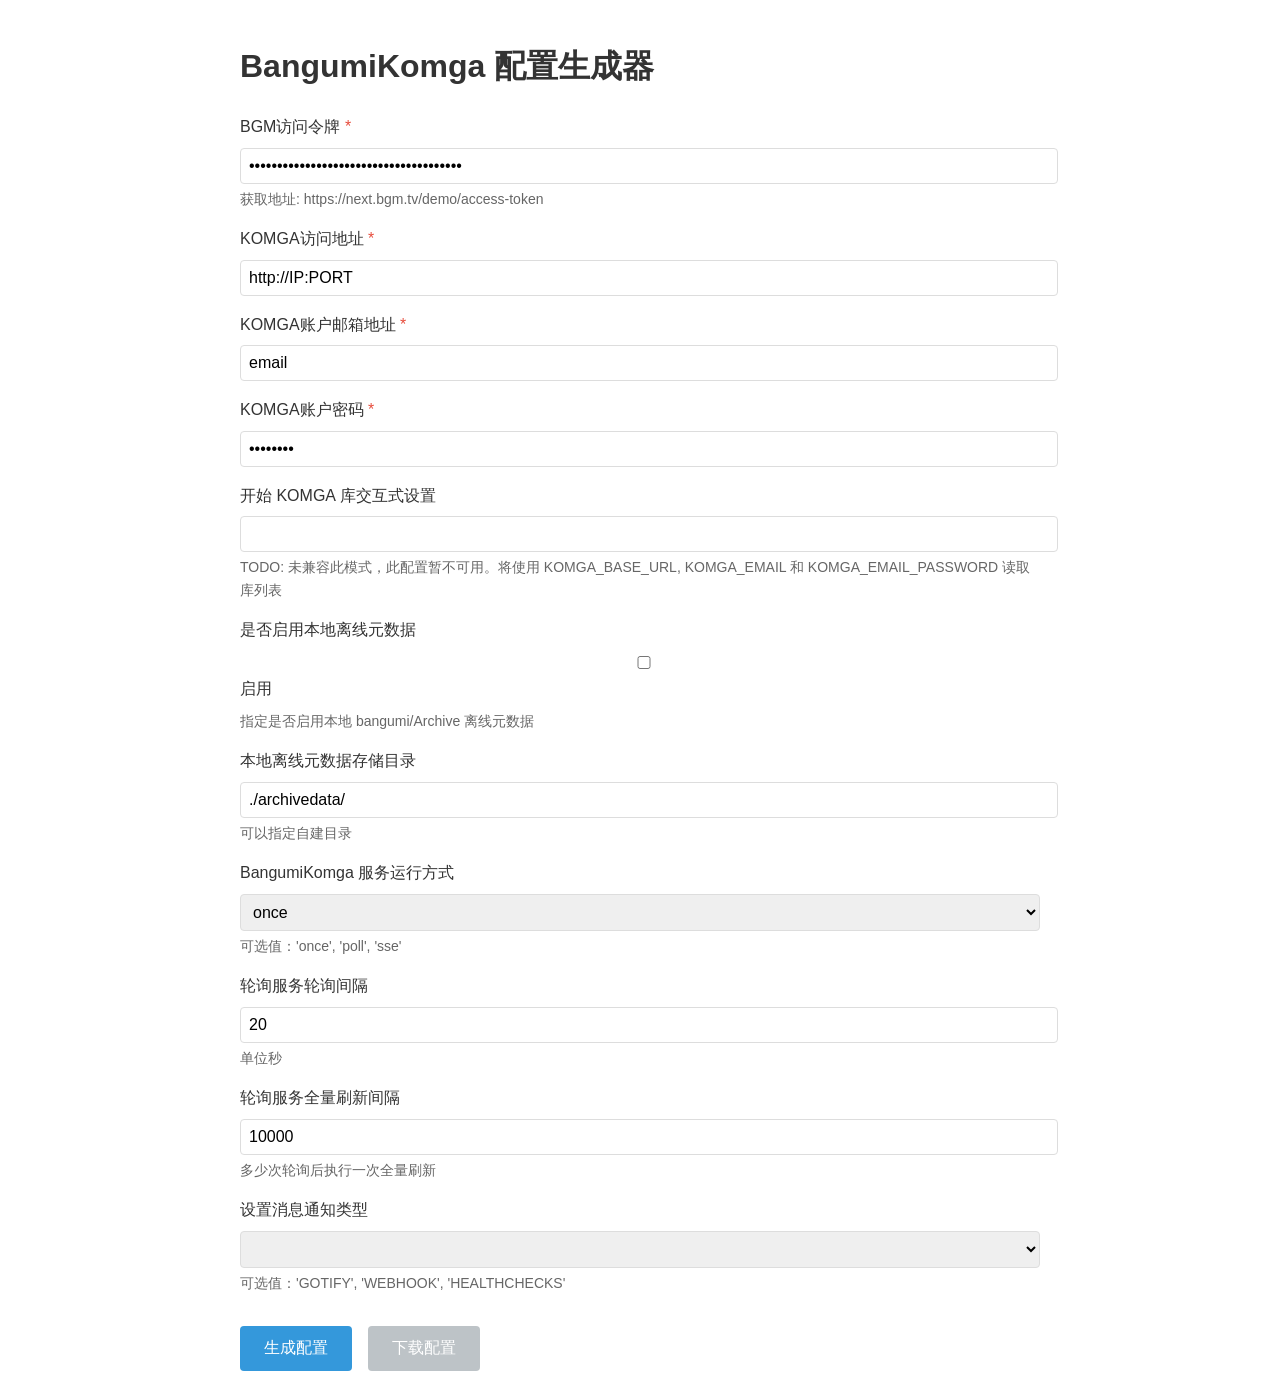
==== index.html @ b2e9231a "Deploying to gh-pages from @ chu-shen/BangumiKomga@974860cf99d919c8e2febaa985747eb2d5c799fc 🚀" ====
<!DOCTYPE html>
<html lang="zh-CN">

<head>
    <meta charset="UTF-8">
    <meta name="viewport" content="width=device-width, initial-scale=1.0">
    <title>BangumiKomga 配置生成器</title>
    <link rel="stylesheet" href="style.css">
</head>

<body>
    <div class="container">
        <h1>BangumiKomga 配置生成器</h1>
        <div id="config-form"></div>
        <div class="actions">
            <button id="generate-btn" disabled>生成配置</button>
            <button id="download-btn" disabled>下载配置</button>
        </div>
        <pre id="output" class="hidden"></pre>
    </div>
    <script src="config.js"></script>
</body>

</html>
---- style.css ----
body {
    font-family: -apple-system, BlinkMacSystemFont, 'Segoe UI', Roboto, Oxygen, Ubuntu, Cantarell, sans-serif;
    line-height: 1.6;
    color: #333;
    max-width: 800px;
    margin: 0 auto;
    padding: 20px;
}

.form-group {
    margin-bottom: 1rem;
}

label {
    display: block;
    margin-bottom: 0.5rem;
    font-weight: 500;
}

input,
select {
    width: 100%;
    padding: 0.5rem;
    border: 1px solid #ddd;
    border-radius: 4px;
    font-size: 1rem;
}

.help-text {
    font-size: 0.875rem;
    color: #666;
    margin-top: 0.25rem;
}

.required {
    color: #e74c3c;
}

.actions {
    margin-top: 2rem;
    display: flex;
    gap: 1rem;
}

button {
    padding: 0.75rem 1.5rem;
    background-color: #3498db;
    color: white;
    border: none;
    border-radius: 4px;
    cursor: pointer;
    font-size: 1rem;
}

button:disabled {
    background-color: #bdc3c7;
    cursor: not-allowed;
}

button:hover:not(:disabled) {
    background-color: #2980b9;
}

#output {
    background-color: #f8f9fa;
    padding: 1rem;
    border-radius: 4px;
    margin-top: 2rem;
    white-space: pre-wrap;
    max-height: 300px;
    overflow-y: auto;
}

.hidden {
    display: none;
}
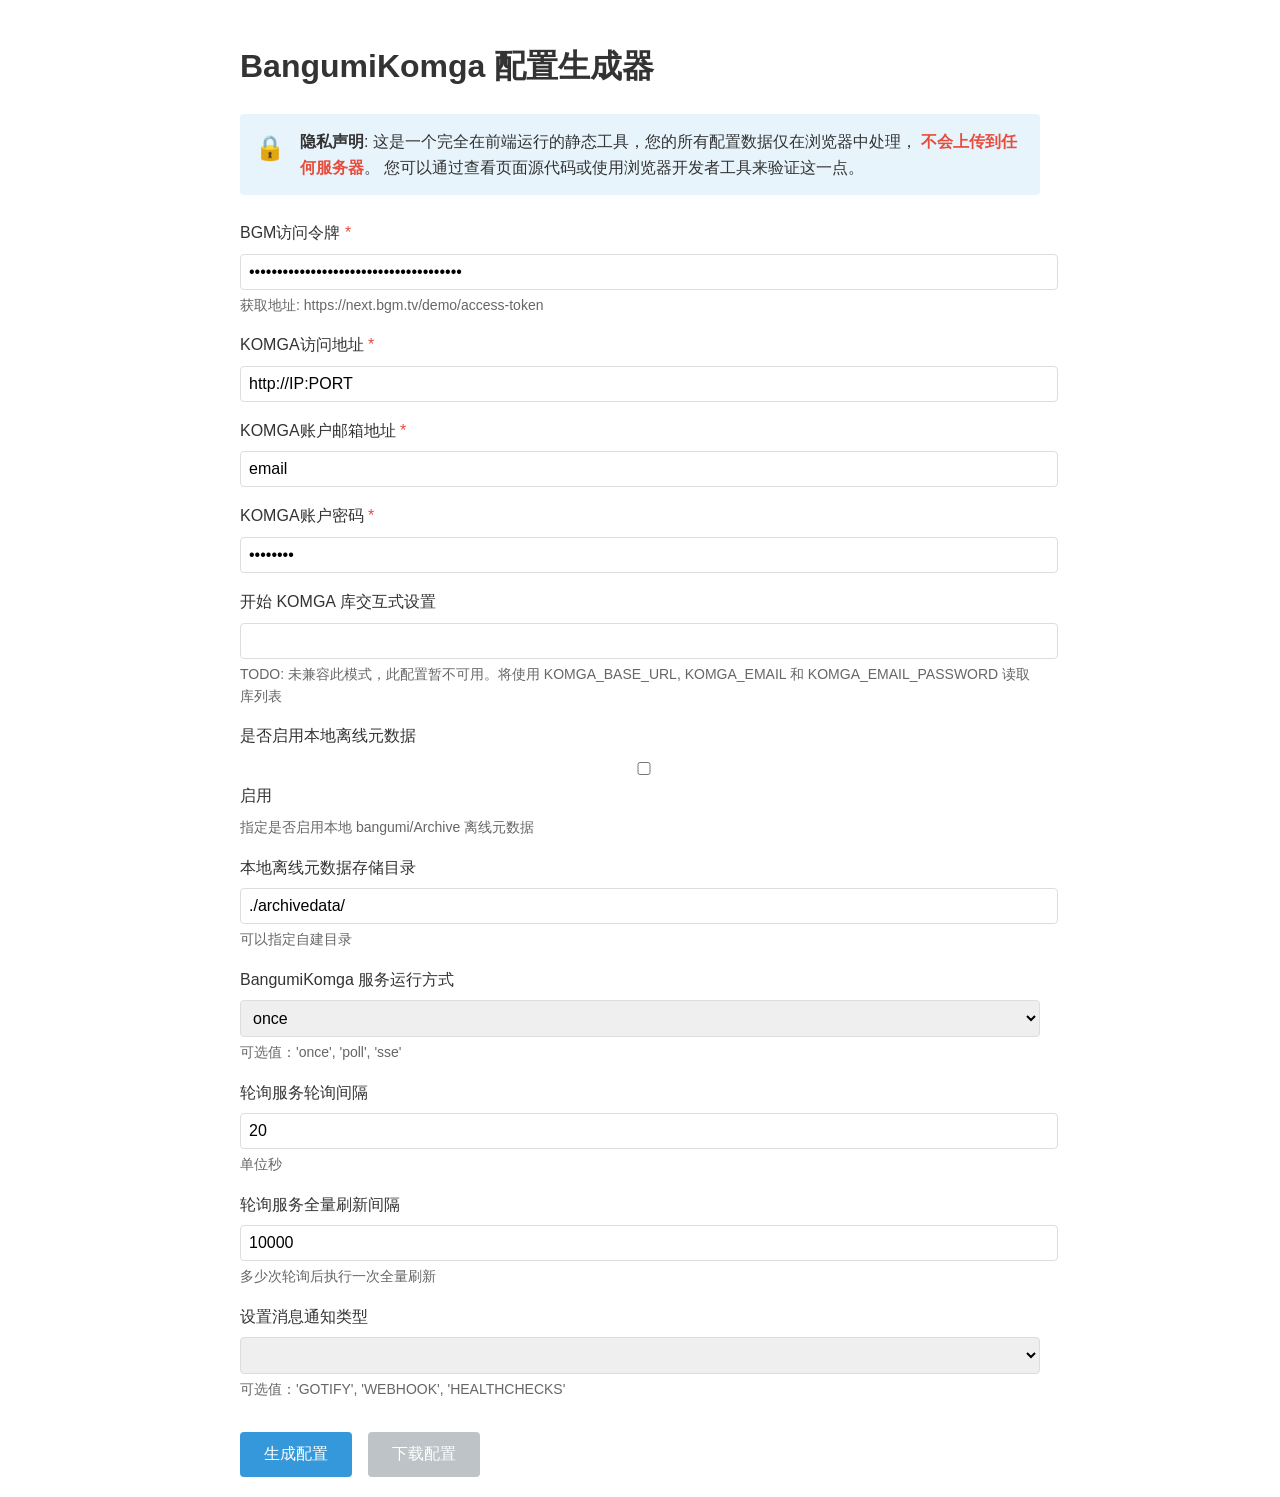
==== commit 78e6f7a1: "Deploying to gh-pages from @ chu-shen/BangumiKomga@30069c621945f098d380e8108ea5d9d1b6267aaf 🚀" ====
--- a/index.html
+++ b/index.html
@@ -11,6 +11,14 @@
 <body>
     <div class="container">
         <h1>BangumiKomga 配置生成器</h1>
+        <div class="privacy-notice">
+            <div class="icon">🔒</div>
+            <div>
+                <strong>隐私声明</strong>: 这是一个完全在前端运行的静态工具，您的所有配置数据仅在浏览器中处理，
+                <span style="color: #e74c3c; font-weight: bold;">不会上传到任何服务器</span>。
+                您可以通过查看页面源代码或使用浏览器开发者工具来验证这一点。
+            </div>
+        </div>
         <div id="config-form"></div>
         <div class="actions">
             <button id="generate-btn" disabled>生成配置</button>
--- a/style.css
+++ b/style.css
@@ -73,4 +73,20 @@
 
 .hidden {
     display: none;
+}
+
+.privacy-notice {
+    background-color: #e8f4fc;
+    border-left: 4px solid var(--primary-color);
+    padding: 15px;
+    margin-bottom: 25px;
+    border-radius: 4px;
+    display: flex;
+    align-items: flex-start;
+}
+
+.privacy-notice .icon {
+    font-size: 24px;
+    margin-right: 15px;
+    color: var(--primary-color);
 }
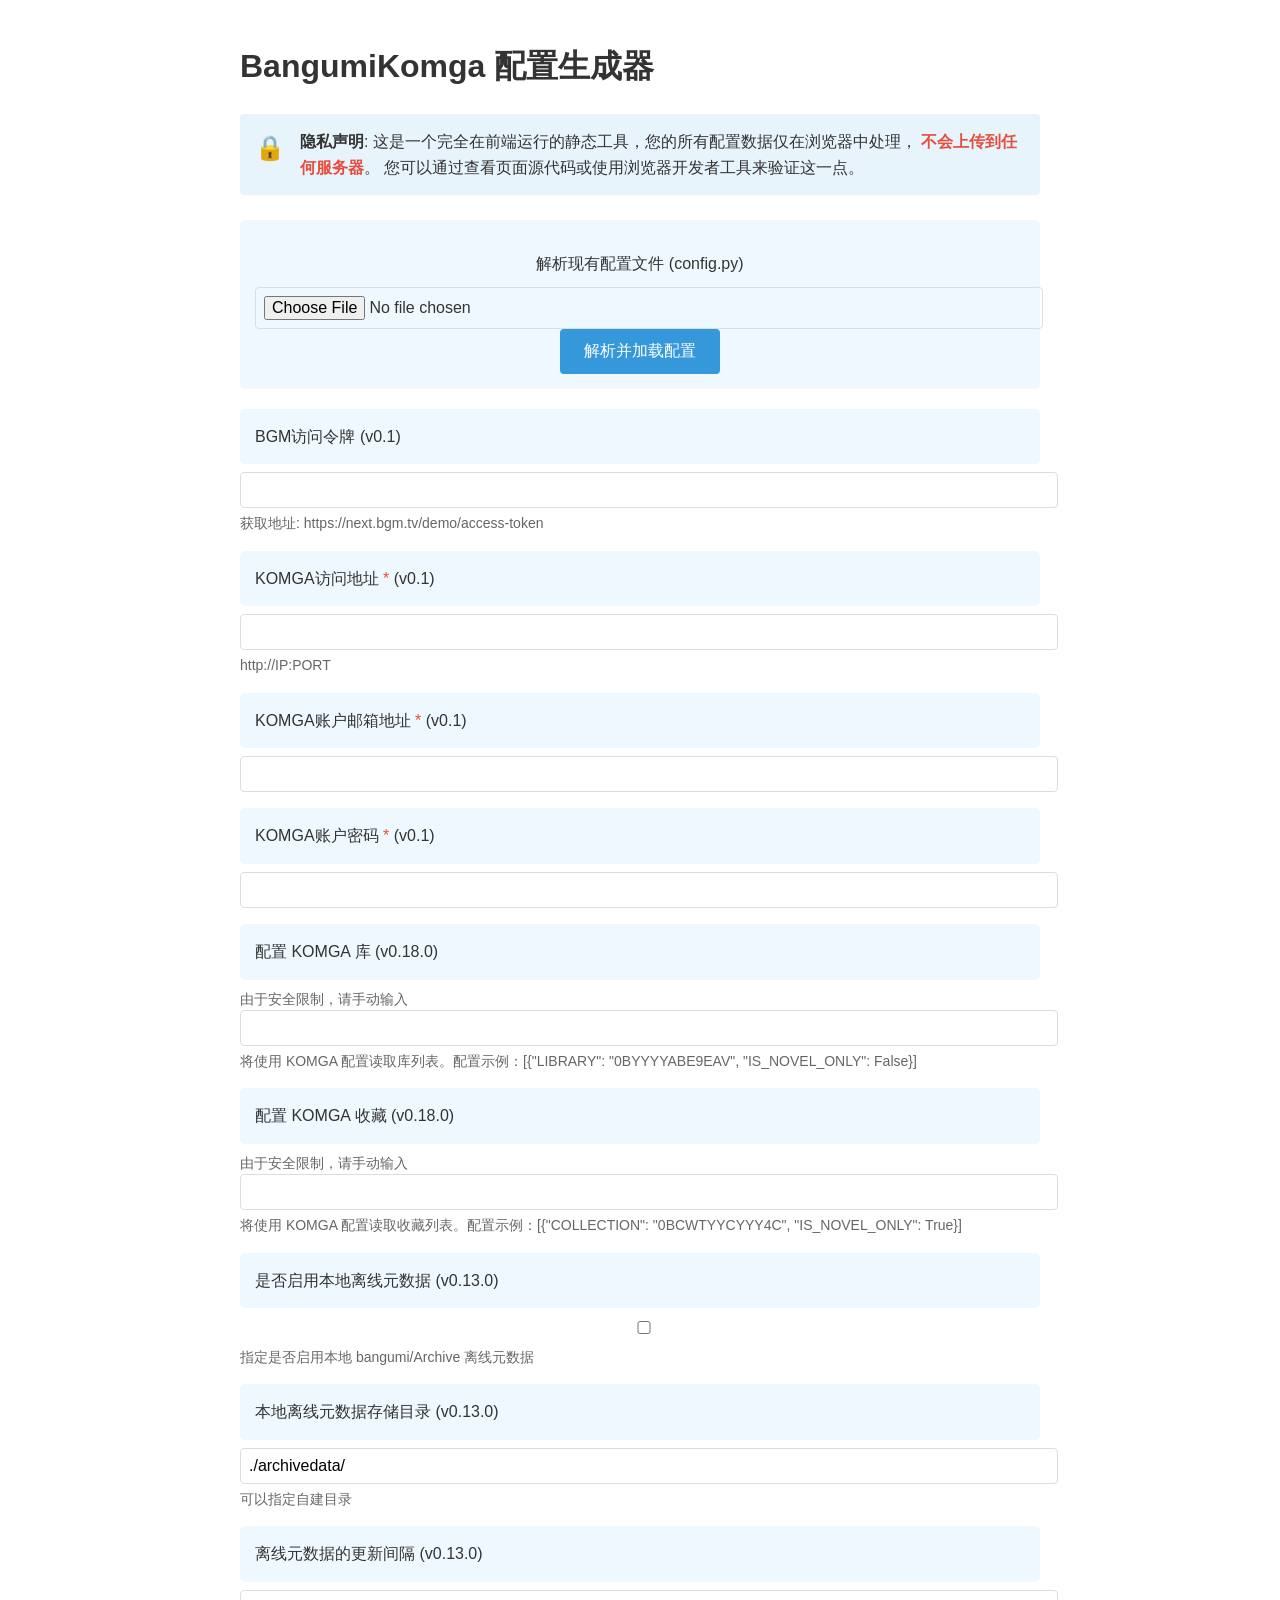
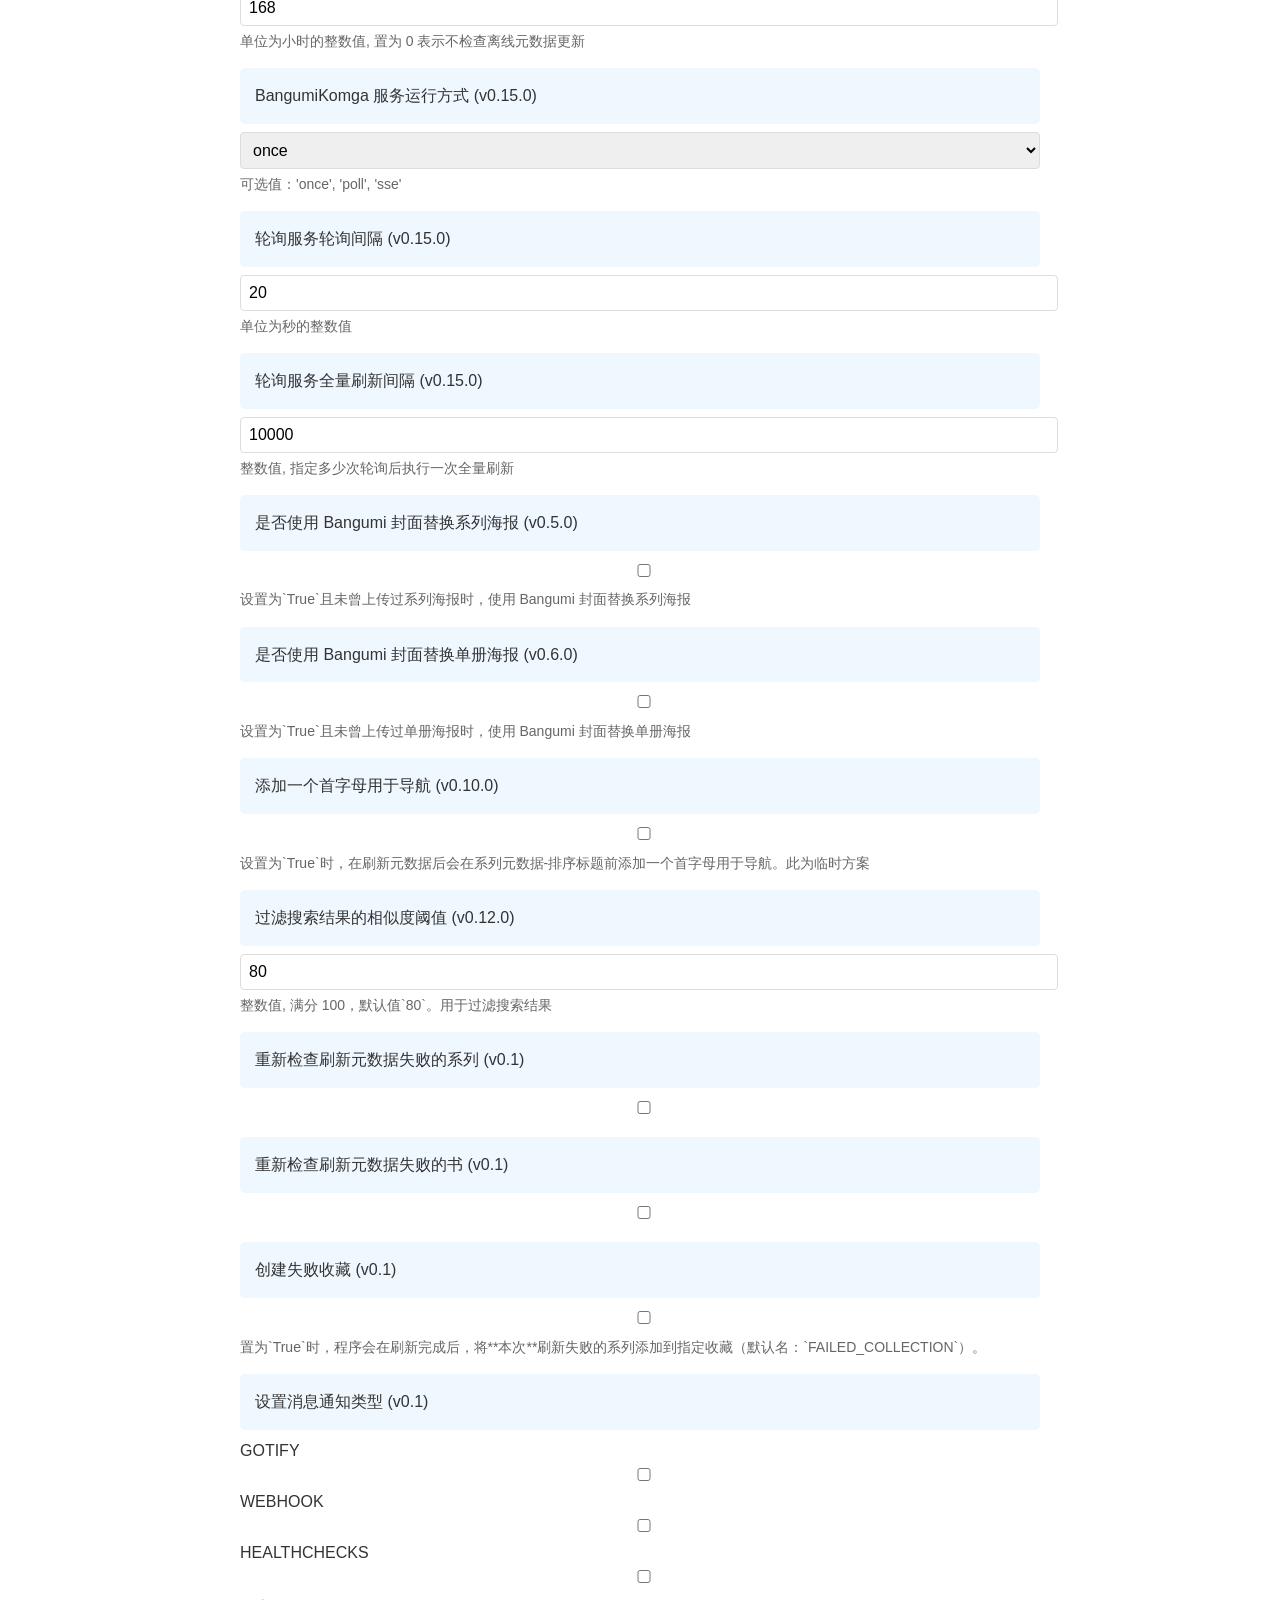
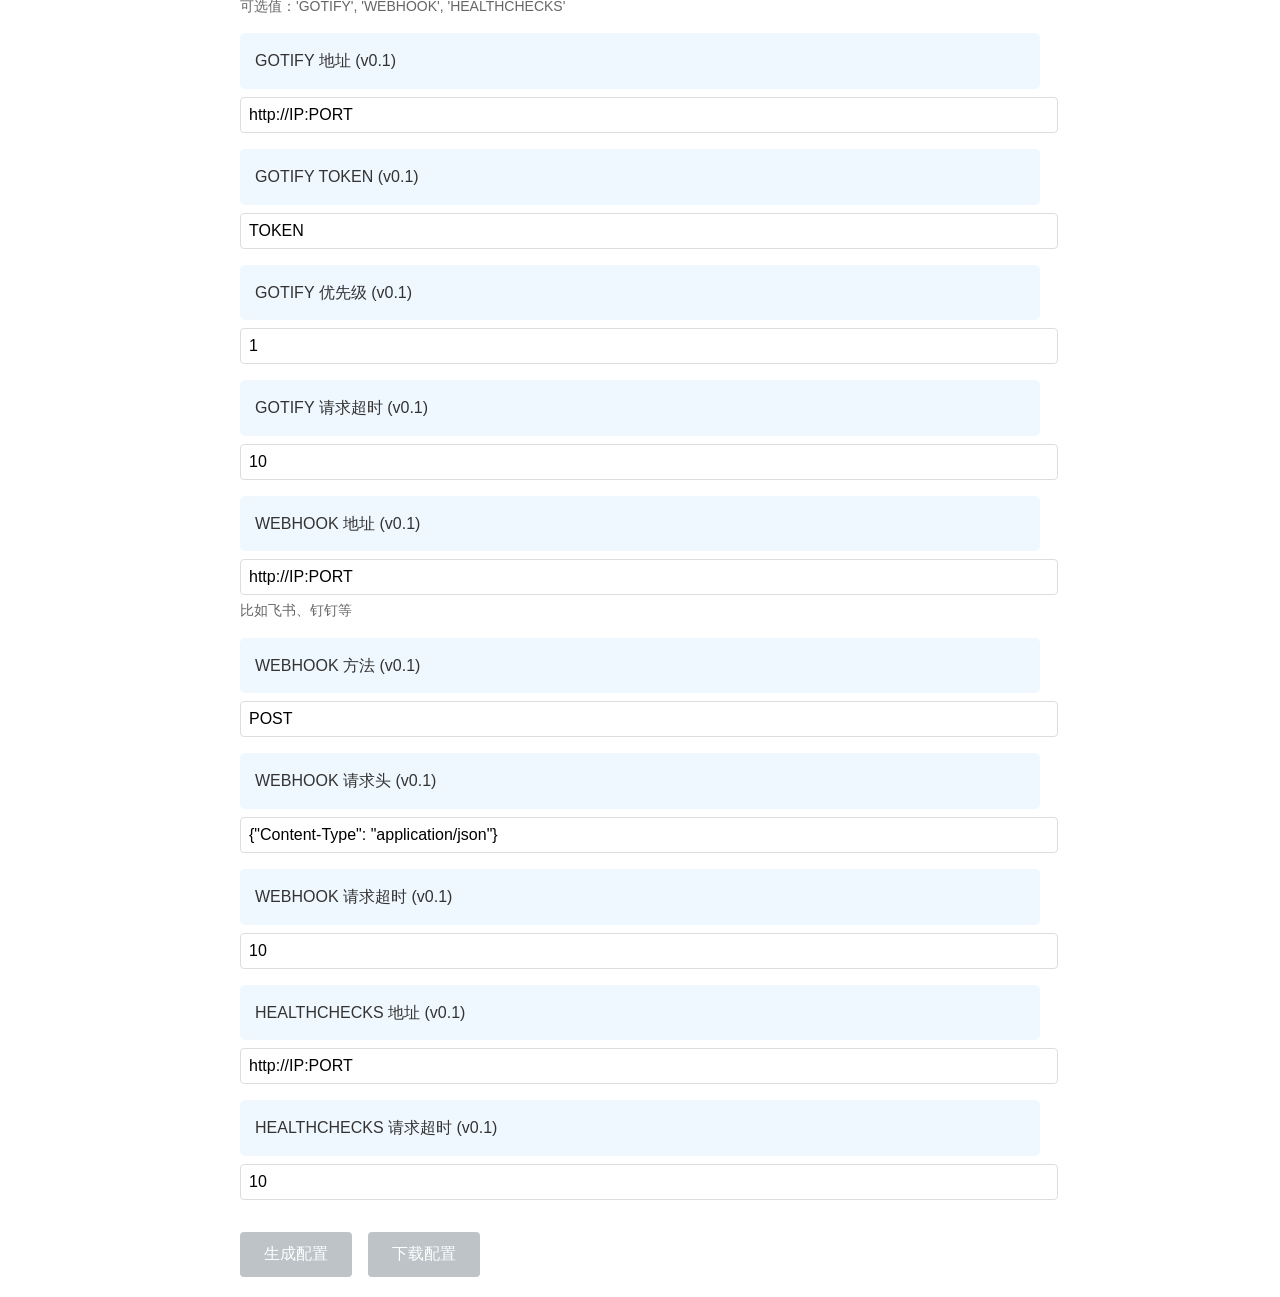
==== commit d30c29a1: "Deploying to gh-pages from @ chu-shen/BangumiKomga@668e9e9907c83df30bf18a55a917f51fbef543ed 🚀" ====
--- a/index.html
+++ b/index.html
@@ -19,6 +19,11 @@
                 您可以通过查看页面源代码或使用浏览器开发者工具来验证这一点。
             </div>
         </div>
+        <div class="file-parse">
+            <p>解析现有配置文件 (config.py)</p>
+            <input type="file" id="config-file" accept=".py">
+            <button id="upload-btn">解析并加载配置</button>
+        </div>
         <div id="config-form"></div>
         <div class="actions">
             <button id="generate-btn" disabled>生成配置</button>
--- a/style.css
+++ b/style.css
@@ -15,6 +15,10 @@
     display: block;
     margin-bottom: 0.5rem;
     font-weight: 500;
+    padding: 15px;
+    border: 2px dashed var(--border-color);
+    border-radius: 5px;
+    background: #f0f8ff;
 }
 
 input,
@@ -89,4 +93,22 @@
     font-size: 24px;
     margin-right: 15px;
     color: var(--primary-color);
+}
+
+.error {
+    color: var(--danger-color);
+    font-weight: bold;
+}
+
+.file-parse {
+    margin-bottom: 20px;
+    padding: 15px;
+    border: 2px dashed var(--border-color);
+    border-radius: 5px;
+    text-align: center;
+    background: #f0f8ff;
+}
+
+.file-parse p {
+    margin-bottom: 10px;
 }
